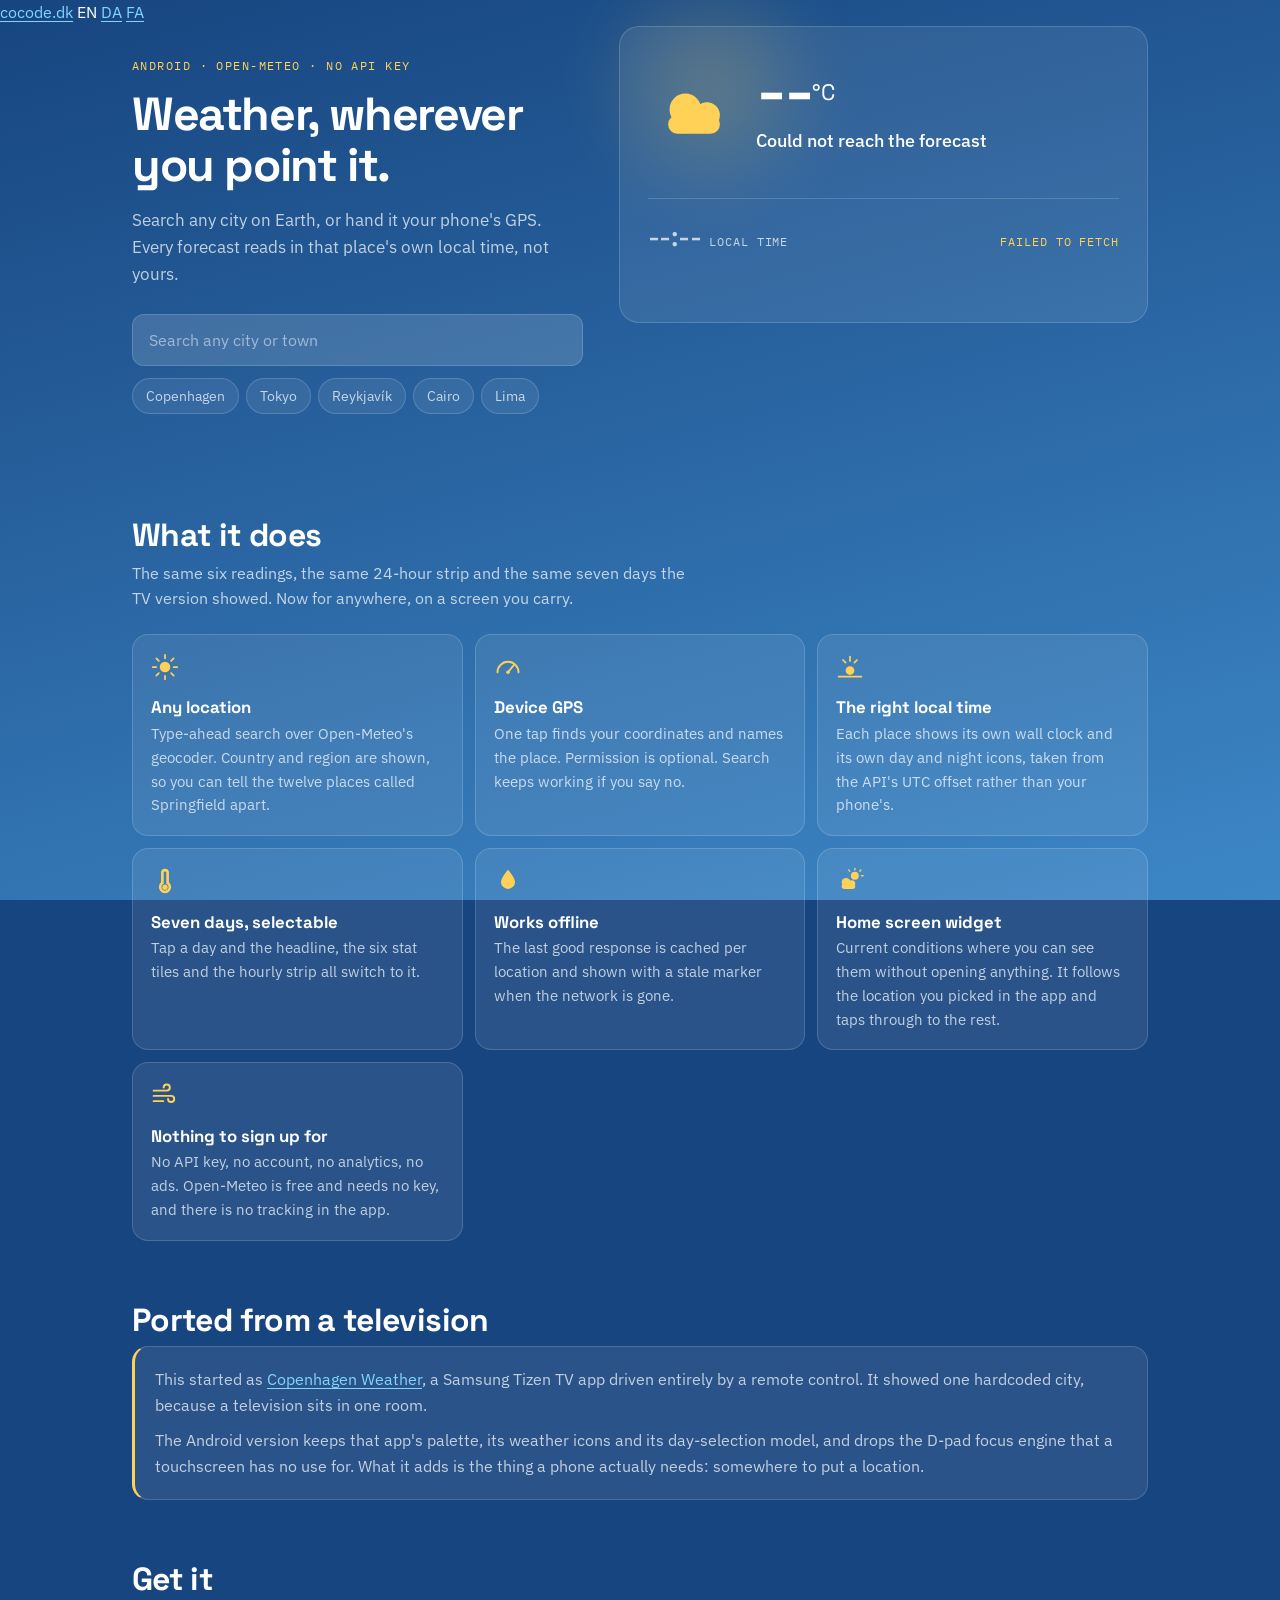
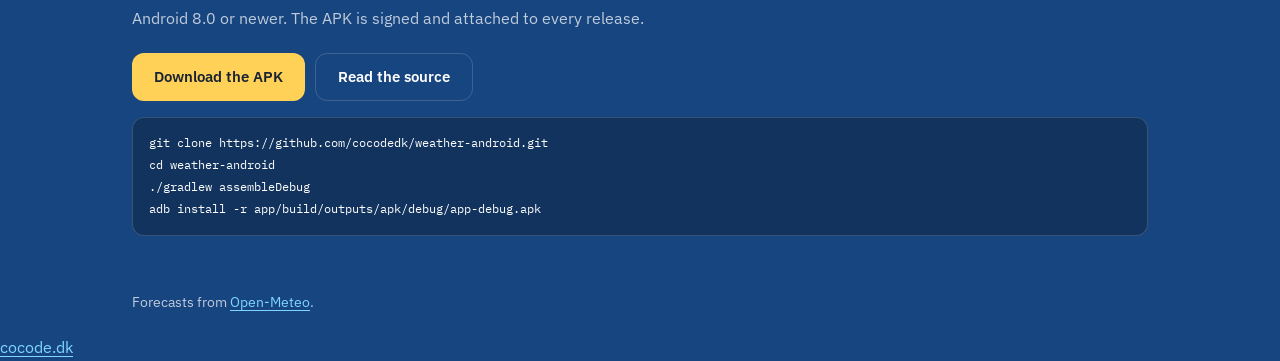
==== website/index.html @ 7c862e1a "feat(site): use the cocode.dk family frame for the header and footer The hand-written nav and footer" ====
<!DOCTYPE html>
<html lang="en">
<head>
<meta charset="utf-8">
<meta name="viewport" content="width=device-width, initial-scale=1">

<!-- SEO keywords:
     primary:   android weather app any location
     secondary: open-meteo android app, gps weather app android, open source weather app
     intent:    transactional (download) with informational support
-->

<title>Weather: an Android forecast app for any location</title>
<meta name="description" content="A free, open-source Android weather app. Search any city on Earth or use your phone's GPS, and read every forecast in that place's own local time. No API key, no account, no tracking.">
<meta name="robots" content="index, follow">
<link rel="canonical" href="https://weather.cocode.dk/">

<link rel="alternate" hreflang="en" href="https://weather.cocode.dk/">
<link rel="alternate" hreflang="da" href="https://weather.cocode.dk/da/">
<link rel="alternate" hreflang="fa" href="https://weather.cocode.dk/fa/">
<link rel="alternate" hreflang="x-default" href="https://weather.cocode.dk/">

<meta property="og:type" content="website">
<meta property="og:site_name" content="Weather for Android">
<meta property="og:title" content="Weather: an Android forecast app for any location">
<meta property="og:description" content="Search any city on Earth or use your phone's GPS. Every forecast reads in that place's own local time. Free, open source, no API key.">
<meta property="og:url" content="https://weather.cocode.dk/">
<meta property="og:image" content="https://weather.cocode.dk/og.png">
<meta property="og:image:width" content="1200">
<meta property="og:image:height" content="630">
<meta property="og:image:alt" content="The Weather app showing 18 degrees and partly cloudy for Copenhagen, beside a seven-day forecast.">
<meta property="og:locale" content="en_US">
<meta property="og:locale:alternate" content="da_DK">
<meta property="og:locale:alternate" content="fa_IR">

<meta name="twitter:card" content="summary_large_image">
<meta name="twitter:title" content="Weather: an Android forecast app for any location">
<meta name="twitter:description" content="Search any city on Earth or use your phone's GPS. Every forecast reads in that place's own local time.">
<meta name="twitter:image" content="https://weather.cocode.dk/og.png">
<meta name="twitter:image:alt" content="The Weather app showing current conditions and a seven-day forecast.">

<link rel="icon" type="image/svg+xml" href="favicon.svg">

<link rel="preconnect" href="https://fonts.googleapis.com">
<link rel="preconnect" href="https://fonts.gstatic.com" crossorigin>
<link href="https://fonts.googleapis.com/css2?family=Space+Grotesk:wght@500;700&family=IBM+Plex+Sans:wght@400;500;600&family=IBM+Plex+Mono:wght@400;500&display=swap" rel="stylesheet">
<link rel="stylesheet" href="styles.css">
<link rel="stylesheet" href="https://brand.cocode.dk/v1.css">
<script type="module" src="https://brand.cocode.dk/v1.js"></script>

<script type="application/ld+json">
{
  "@context": "https://schema.org",
  "@type": "MobileApplication",
  "name": "Weather",
  "description": "A free, open-source Android weather app that shows current conditions, a 24-hour outlook and a 7-day forecast for any location, found by search or by device GPS.",
  "url": "https://weather.cocode.dk/",
  "downloadUrl": "https://github.com/cocodedk/weather-android/releases/latest",
  "applicationCategory": "WeatherApplication",
  "operatingSystem": "Android 8.0+",
  "inLanguage": "en",
  "offers": { "@type": "Offer", "price": "0", "priceCurrency": "USD" },
  "author": {
    "@type": "Person",
    "name": "Babak Bandpey",
    "url": "https://cocode.dk",
    "sameAs": ["https://linkedin.com/in/babakbandpey", "https://github.com/cocodedk"]
  },
  "codeRepository": "https://github.com/cocodedk/weather-android",
  "license": "https://www.apache.org/licenses/LICENSE-2.0"
}
</script>
</head>
<body>

<!-- The cocode.dk family frame. Without JavaScript its children show instead: a way home
     and the language links. -->
<cocode-head project="Weather" accent="#ffd257" on-accent="#17457f" dark>
  <a href="https://cocode.dk">cocode.dk</a>
  <span class="on">EN</span>
  <a href="da/" hreflang="da">DA</a>
  <a href="fa/" hreflang="fa">FA</a>
</cocode-head>

<div class="shell">

<div class="hero-grid">

  <header class="hero">
    <p class="eyebrow">Android · Open-Meteo · no API key</p>
    <h1>Weather, wherever you point it.</h1>
    <p class="lede">
      Search any city on Earth, or hand it your phone's GPS. Every forecast reads
      in that place's own local time, not yours.
    </p>

    <div class="wx-search">
      <label class="visually-hidden" for="wx-search">Search for a city or town</label>
      <input id="wx-search" type="search" autocomplete="off" role="combobox"
             aria-expanded="false" aria-controls="wx-results"
             placeholder="Search any city or town">
      <div id="wx-results" hidden></div>
    </div>

    <ul class="chips">
      <li><button class="chip" data-name="Copenhagen" data-country="Denmark" data-lat="55.6761" data-lon="12.5683">Copenhagen</button></li>
      <li><button class="chip" data-name="Tokyo" data-country="Japan" data-lat="35.6895" data-lon="139.6917">Tokyo</button></li>
      <li><button class="chip" data-name="Reykjavík" data-country="Iceland" data-lat="64.1466" data-lon="-21.9426">Reykjavík</button></li>
      <li><button class="chip" data-name="Cairo" data-country="Egypt" data-lat="30.0444" data-lon="31.2357">Cairo</button></li>
      <li><button class="chip" data-name="Lima" data-country="Peru" data-lat="-12.0464" data-lon="-77.0428">Lima</button></li>
    </ul>
  </header>

  <section class="wx-panel" id="wx-panel" aria-live="polite" aria-label="Live forecast">
    <div class="wx-head">
      <svg id="wx-icon" viewBox="0 0 64 64" aria-hidden="true"><use href="#i-cloudy"/></svg>
      <div class="wx-read">
        <div id="wx-temp">--<span>°C</span></div>
        <div id="wx-cond">Loading the forecast…</div>
        <div id="wx-place">&nbsp;</div>
      </div>
    </div>

    <div class="wx-time">
      <span id="wx-clock">--:--</span>
      <span>local time</span>
      <span class="wx-status" id="wx-status"></span>
    </div>

    <dl id="wx-tiles"></dl>
    <ul class="strip" id="wx-hours"></ul>
    <ul class="days" id="wx-days"></ul>
  </section>

</div>

<main>

<section>
  <h2>What it does</h2>
  <p class="sub">
    The same six readings, the same 24-hour strip and the same seven days the TV
    version showed. Now for anywhere, on a screen you carry.
  </p>
  <ul class="feats">
    <li class="feat">
      <svg viewBox="0 0 64 64" aria-hidden="true"><use href="#i-clear"/></svg>
      <h3>Any location</h3>
      <p>Type-ahead search over Open-Meteo's geocoder. Country and region are shown,
         so you can tell the twelve places called Springfield apart.</p>
    </li>
    <li class="feat">
      <svg viewBox="0 0 64 64" aria-hidden="true"><use href="#i-gauge"/></svg>
      <h3>Device GPS</h3>
      <p>One tap finds your coordinates and names the place. Permission is optional.
         Search keeps working if you say no.</p>
    </li>
    <li class="feat">
      <svg viewBox="0 0 64 64" aria-hidden="true"><use href="#i-sunrise"/></svg>
      <h3>The right local time</h3>
      <p>Each place shows its own wall clock and its own day and night icons, taken
         from the API's UTC offset rather than your phone's.</p>
    </li>
    <li class="feat">
      <svg viewBox="0 0 64 64" aria-hidden="true"><use href="#i-thermo"/></svg>
      <h3>Seven days, selectable</h3>
      <p>Tap a day and the headline, the six stat tiles and the hourly strip all
         switch to it.</p>
    </li>
    <li class="feat">
      <svg viewBox="0 0 64 64" aria-hidden="true"><use href="#i-drop"/></svg>
      <h3>Works offline</h3>
      <p>The last good response is cached per location and shown with a stale
         marker when the network is gone.</p>
    </li>
    <li class="feat">
      <svg viewBox="0 0 64 64" aria-hidden="true"><use href="#i-partly"/></svg>
      <h3>Home screen widget</h3>
      <p>Current conditions where you can see them without opening anything. It
         follows the location you picked in the app and taps through to the rest.</p>
    </li>
    <li class="feat">
      <svg viewBox="0 0 64 64" aria-hidden="true"><use href="#i-wind"/></svg>
      <h3>Nothing to sign up for</h3>
      <p>No API key, no account, no analytics, no ads. Open-Meteo is free and needs
         no key, and there is no tracking in the app.</p>
    </li>
  </ul>
</section>

<section>
  <h2>Ported from a television</h2>
  <div class="origin">
    <p>
      This started as
      <a href="https://github.com/cocodedk/copenhagen-weather-tv">Copenhagen Weather</a>,
      a Samsung Tizen TV app driven entirely by a remote control. It showed one
      hardcoded city, because a television sits in one room.
    </p>
    <p>
      The Android version keeps that app's palette, its weather icons and its
      day-selection model, and drops the D-pad focus engine that a touchscreen has
      no use for. What it adds is the thing a phone actually needs: somewhere to
      put a location.
    </p>
  </div>
</section>

<section>
  <h2>Get it</h2>
  <p class="sub">Android 8.0 or newer. The APK is signed and attached to every release.</p>
  <div class="cta">
    <a class="btn btn-primary" href="https://github.com/cocodedk/weather-android/releases/latest/download/Weather.apk">Download the APK</a>
    <a class="btn btn-ghost" href="https://github.com/cocodedk/weather-android">Read the source</a>
  </div>
  <pre><code>git clone https://github.com/cocodedk/weather-android.git
cd weather-android
./gradlew assembleDebug
adb install -r app/build/outputs/apk/debug/app-debug.apk</code></pre>
</section>

</main>

<footer>
  <p>Forecasts from <a href="https://open-meteo.com" target="_blank" rel="noreferrer">Open-Meteo</a>.</p>
</footer>

</div>

<cocode-foot repo="cocodedk/weather-android" dark>
  <a href="https://cocode.dk">cocode.dk</a>
</cocode-foot>

<script src="js/sprite.js"></script>
<script src="js/wx.js"></script>
<script src="js/live.js"></script>
</body>
</html>
---- website/styles.css ----
/* Weather — landing page styles.
   Mobile-first: base styles target ~360px, complexity is added at min-width
   breakpoints only. The palette is the Android app's own, so the page and the
   product read as one thing.

   The gradient and --glow are data-driven: live.js sets them from the searched
   location's day/night and condition. Everything else stays quiet so that one
   effect carries the page. */

:root {
  --sky-deep: #17457f;
  --sky-bright: #3d87c7;
  --gold: #ffd257;
  --rain: #7fd6ff;
  --ink: #ffffff;
  --ink-dim: rgba(255, 255, 255, 0.72);
  --ink-faint: rgba(255, 255, 255, 0.5);
  --tile: rgba(255, 255, 255, 0.14);
  --tile-2: rgba(255, 255, 255, 0.08);
  --line: rgba(255, 255, 255, 0.16);
  --glow: #ffd257;

  --display: 'Space Grotesk', 'Segoe UI', system-ui, sans-serif;
  --body: 'IBM Plex Sans', system-ui, -apple-system, sans-serif;
  --mono: 'IBM Plex Mono', ui-monospace, 'SF Mono', Menlo, monospace;

  --shell: 1080px;
  --r: 16px;
}

:root.is-night {
  --sky-deep: #060c22;
  --sky-bright: #1b2a5e;
  --ink: #eaf0ff;
  --ink-dim: rgba(234, 240, 255, 0.66);
  --ink-faint: rgba(234, 240, 255, 0.44);
  --tile: rgba(255, 255, 255, 0.07);
  --tile-2: rgba(255, 255, 255, 0.045);
}

*, *::before, *::after { box-sizing: border-box; }

html {
  background: var(--sky-deep);
  /* Slow, because it fires when the visitor changes city — it should read as the
     page catching up with them, not as a decorative fade. */
  transition: background-color 700ms ease;
}

body {
  margin: 0;
  min-height: 100vh;
  background-image: linear-gradient(165deg, var(--sky-deep) 0%, var(--sky-bright) 100%);
  background-attachment: fixed;
  color: var(--ink);
  font-family: var(--body);
  font-size: 16px;
  line-height: 1.6;
  -webkit-font-smoothing: antialiased;
}

@media (prefers-reduced-motion: reduce) {
  *, *::before, *::after {
    transition-duration: 0.01ms !important;
    animation-duration: 0.01ms !important;
  }
}

a { color: var(--rain); text-decoration-thickness: 1px; text-underline-offset: 3px; }
a:hover { color: var(--ink); }

:focus-visible {
  outline: 2px solid var(--gold);
  outline-offset: 3px;
  border-radius: 4px;
}

h1, h2, h3 { font-family: var(--display); font-weight: 700; line-height: 1.1; margin: 0; }

.shell { width: 100%; max-width: var(--shell); margin: 0 auto; padding: 0 20px; }
/* The cocode.dk frame (brand.cocode.dk) lines up with this column; keep the gutters in step. */
cocode-head, cocode-foot { --cocode-max: var(--shell); --cocode-gutter: 20px; }

.visually-hidden {
  position: absolute; width: 1px; height: 1px; margin: -1px;
  padding: 0; overflow: hidden; clip: rect(0 0 0 0); white-space: nowrap; border: 0;
}

/* ---------- hero ---------- */

.hero { padding: 20px 0 8px; }
.eyebrow {
  font-family: var(--mono); font-size: 12px; letter-spacing: 0.12em;
  text-transform: uppercase; color: var(--gold); margin: 0 0 14px;
}
.hero h1 {
  font-size: clamp(2.1rem, 8.5vw, 3.4rem);
  letter-spacing: -0.03em;
  text-wrap: balance;
}
.hero .lede {
  margin: 16px 0 0; max-width: 46ch; color: var(--ink-dim); font-size: 1.05rem;
}

/* ---------- the live panel: the signature element ---------- */

.wx-search { position: relative; margin: 26px 0 12px; max-width: 460px; }
.wx-search input {
  width: 100%; min-height: 52px; padding: 0 16px;
  background: var(--tile); border: 1px solid var(--line); border-radius: 12px;
  color: var(--ink); font-family: var(--body); font-size: 16px;
}
.wx-search input::placeholder { color: var(--ink-faint); }
.wx-search input:focus { border-color: var(--gold); outline: none; background: var(--tile-2); }

#wx-results {
  position: absolute; z-index: 20; top: calc(100% + 6px); left: 0; right: 0;
  background: #10305c; border: 1px solid var(--line); border-radius: 12px;
  overflow: hidden; box-shadow: 0 18px 40px rgba(0, 0, 0, 0.4);
}
:root.is-night #wx-results { background: #101a3c; }
#wx-results ul { list-style: none; margin: 0; padding: 4px; }
#wx-results button {
  display: flex; flex-direction: column; align-items: flex-start; gap: 1px;
  width: 100%; min-height: 46px; padding: 8px 12px;
  background: none; border: 0; border-radius: 8px; cursor: pointer;
  color: var(--ink); font-family: var(--body); font-size: 15px; text-align: start;
}
#wx-results button:hover, #wx-results button:focus-visible { background: var(--tile); }
#wx-results button span { font-size: 12.5px; color: var(--ink-dim); }
.wx-hint { margin: 0; padding: 14px; font-size: 14px; color: var(--ink-dim); }

.chips { display: flex; flex-wrap: wrap; gap: 7px; margin: 0 0 30px; padding: 0; list-style: none; }
.chip {
  min-height: 36px; padding: 7px 13px; cursor: pointer;
  background: var(--tile-2); border: 1px solid var(--line); border-radius: 999px;
  color: var(--ink-dim); font-family: var(--body); font-size: 13.5px;
}
.chip:hover { background: var(--tile); color: var(--ink); border-color: var(--gold); }

.wx-panel {
  position: relative;
  padding: 26px 20px 22px;
  background: var(--tile-2);
  border: 1px solid var(--line);
  border-radius: 20px;
  transition: opacity 200ms ease;
}
.wx-panel.is-loading { opacity: 0.55; }
/* The condition, as light. */
.wx-panel::before {
  content: ''; position: absolute; z-index: 0;
  top: -70px; inset-inline-start: -40px; width: 260px; height: 260px;
  background: radial-gradient(circle, var(--glow) 0%, transparent 68%);
  opacity: 0.24; filter: blur(26px); pointer-events: none;
  transition: background 700ms ease;
}
.wx-panel > * { position: relative; z-index: 1; }

.wx-head { display: flex; align-items: center; gap: 16px; }
#wx-icon { width: 78px; height: 78px; color: var(--gold); flex: none; }
.wx-read { min-width: 0; }
#wx-temp {
  font-family: var(--display); font-weight: 500; font-size: 3.6rem;
  line-height: 0.95; letter-spacing: -0.04em;
}
#wx-temp span { font-size: 1.4rem; font-weight: 400; letter-spacing: 0; vertical-align: 0.9rem; }
#wx-cond { font-size: 1.1rem; font-weight: 500; margin-top: 4px; }
#wx-place { font-size: 0.86rem; color: var(--ink-dim); margin-top: 2px; }

.wx-time {
  display: flex; align-items: baseline; gap: 8px;
  margin-top: 18px; padding-top: 16px; border-top: 1px solid var(--line);
}
#wx-clock { font-family: var(--display); font-size: 1.7rem; font-weight: 500; letter-spacing: -0.02em; }
.wx-time span { font-family: var(--mono); font-size: 11.5px; letter-spacing: 0.08em;
                text-transform: uppercase; color: var(--ink-dim); }
.wx-status { margin-inline-start: auto; font-family: var(--mono); font-size: 12px; color: var(--ink-faint); }
.wx-status.is-stale, .wx-status.is-error { color: var(--gold); }

#wx-tiles { display: grid; grid-template-columns: repeat(2, 1fr); gap: 8px; margin: 16px 0 0; }
.tile { padding: 10px 12px; background: var(--tile); border-radius: 12px; }
.tile dt { font-family: var(--mono); font-size: 10.5px; letter-spacing: 0.07em;
           text-transform: uppercase; color: var(--ink-dim); }
.tile dd { margin: 2px 0 0; font-family: var(--display); font-size: 1.15rem; font-weight: 500; }

.strip { margin: 10px 0 0; padding: 0 0 4px; list-style: none;
         display: flex; gap: 7px; overflow-x: auto; scrollbar-width: thin; }
.hour {
  flex: none; width: 60px; padding: 10px 0;
  display: flex; flex-direction: column; align-items: center; gap: 5px;
  background: var(--tile-2); border-radius: 12px; text-align: center;
}
.hour-t { font-family: var(--mono); font-size: 11px; color: var(--ink-dim); }
.hour-i { width: 26px; height: 26px; color: var(--ink); }
.hour-d { font-family: var(--display); font-size: 1rem; font-weight: 500; }
.hour-p { font-size: 11px; color: var(--rain); }
.hour-p.is-dry { color: var(--ink-faint); }

.days { margin: 8px 0 0; padding: 0; list-style: none; }
.day {
  display: flex; align-items: center; gap: 12px;
  padding: 11px 4px; border-bottom: 1px solid var(--line);
}
.day:last-child { border-bottom: 0; }
.day-n { flex: 1; min-width: 0; font-weight: 500; display: flex; flex-direction: column; }
.day-sub { font-family: var(--mono); font-size: 11px; color: var(--ink-dim); font-weight: 400; }
.day-i { width: 26px; height: 26px; flex: none; color: var(--ink); }
.day-p { width: 46px; font-size: 13px; color: var(--rain); text-align: end; }
/* flex + gap rather than a margin: an inline margin collapses too tight against
   Persian numerals in RTL, where the high and low ran together. */
.day-t {
  width: 84px; flex: none; font-family: var(--display); font-size: 1rem;
  display: flex; justify-content: flex-end; gap: 9px;
}
.day-t b { font-weight: 600; }
.day-t span { color: var(--ink-dim); font-weight: 400; }

/* ---------- content sections ---------- */

section { padding: 46px 0 0; }
section > h2 {
  font-size: clamp(1.5rem, 5.5vw, 2rem); letter-spacing: -0.02em; margin-bottom: 8px;
}
section > .sub { color: var(--ink-dim); margin: 0 0 22px; max-width: 56ch; }

.feats { display: grid; gap: 12px; margin: 0; padding: 0; list-style: none; }
.feat { padding: 18px; background: var(--tile-2); border: 1px solid var(--line); border-radius: var(--r); }
.feat svg { width: 28px; height: 28px; color: var(--gold); }
.feat h3 { font-size: 1.05rem; margin: 10px 0 5px; }
.feat p { margin: 0; font-size: 0.93rem; color: var(--ink-dim); }

.origin {
  padding: 20px; background: var(--tile-2);
  border: 1px solid var(--line); border-inline-start: 3px solid var(--gold);
  border-radius: var(--r);
}
.origin p { margin: 0 0 10px; color: var(--ink-dim); }
.origin p:last-child { margin: 0; }

.cta { display: flex; flex-wrap: wrap; gap: 10px; margin: 20px 0 0; }
.btn {
  display: inline-flex; align-items: center; justify-content: center;
  min-height: 48px; padding: 0 22px; border-radius: 12px;
  font-family: var(--body); font-size: 15px; font-weight: 600; text-decoration: none;
}
.btn-primary { background: var(--gold); color: #1a2333; }
.btn-primary:hover { background: #ffdf85; color: #1a2333; }
.btn-ghost { border: 1px solid var(--line); color: var(--ink); }
.btn-ghost:hover { background: var(--tile-2); color: var(--ink); }

pre {
  margin: 16px 0 0; padding: 14px 16px; overflow-x: auto;
  background: rgba(0, 0, 0, 0.26); border: 1px solid var(--line); border-radius: 12px;
  font-family: var(--mono); font-size: 13px; line-height: 1.7;
}
code { font-family: var(--mono); font-size: 0.92em; }

/* Only the data credit; the frame's foot below carries the rule, the author and the source. */
footer {
  margin-top: 56px; padding: 0 0 22px;
  font-size: 13.5px; color: var(--ink-dim);
}
footer p { margin: 0; }

/* ---------- breakpoints ---------- */

@media (min-width: 640px) {
  .shell { padding: 0 32px; }
  cocode-head, cocode-foot { --cocode-gutter: 32px; }
  .hero { padding: 34px 0 10px; }
  #wx-tiles { grid-template-columns: repeat(4, 1fr); }
  #wx-icon { width: 92px; height: 92px; }
  #wx-temp { font-size: 4.4rem; }
  .wx-panel { padding: 30px 28px 26px; }
  .feats { grid-template-columns: repeat(2, 1fr); }
  section { padding: 62px 0 0; }
}

@media (min-width: 1024px) {
  .hero { padding: 44px 0 12px; }
  .feats { grid-template-columns: repeat(3, 1fr); }
  /* Headline and the live panel sit side by side only when both get real room.
     The headline column is the narrower of the two, so its type steps down here
     rather than up — at 3.6rem it broke "Weather, wherever you point it." across
     four lines. */
  .hero-grid { display: grid; grid-template-columns: 0.92fr 1.08fr; gap: 36px; align-items: start; }
  /* Grid items default to min-width:auto, so the 12-column hourly strip pushed
     its own track past the viewport and `overflow-x: auto` never got to scroll.
     min-width:0 lets the track shrink and hands the overflow back to the strip. */
  .hero-grid > * { min-width: 0; }
  .hero-grid .hero { padding-top: 30px; }
  .hero-grid .hero h1 { font-size: 2.9rem; }
  .hero-grid .eyebrow { white-space: nowrap; }
}

/* ---------- Persian / RTL ---------- */

[dir="rtl"] {
  --display: 'Vazirmatn', system-ui, sans-serif;
  --body: 'Vazirmatn', system-ui, sans-serif;
  --mono: 'Vazirmatn', ui-monospace, monospace;
}
[dir="rtl"] body { line-height: 1.85; }
[dir="rtl"] h1, [dir="rtl"] h2, [dir="rtl"] h3 { line-height: 1.45; letter-spacing: 0; }
[dir="rtl"] .hero h1 { letter-spacing: 0; }
[dir="rtl"] #wx-temp, [dir="rtl"] #wx-clock { letter-spacing: 0; }
/* Latin-only strings (commands, URLs) must stay LTR inside an RTL page. */
[dir="rtl"] pre, [dir="rtl"] code { direction: ltr; text-align: left; }
[dir="rtl"] .eyebrow, [dir="rtl"] .tile dt, [dir="rtl"] .wx-time span { letter-spacing: 0; }
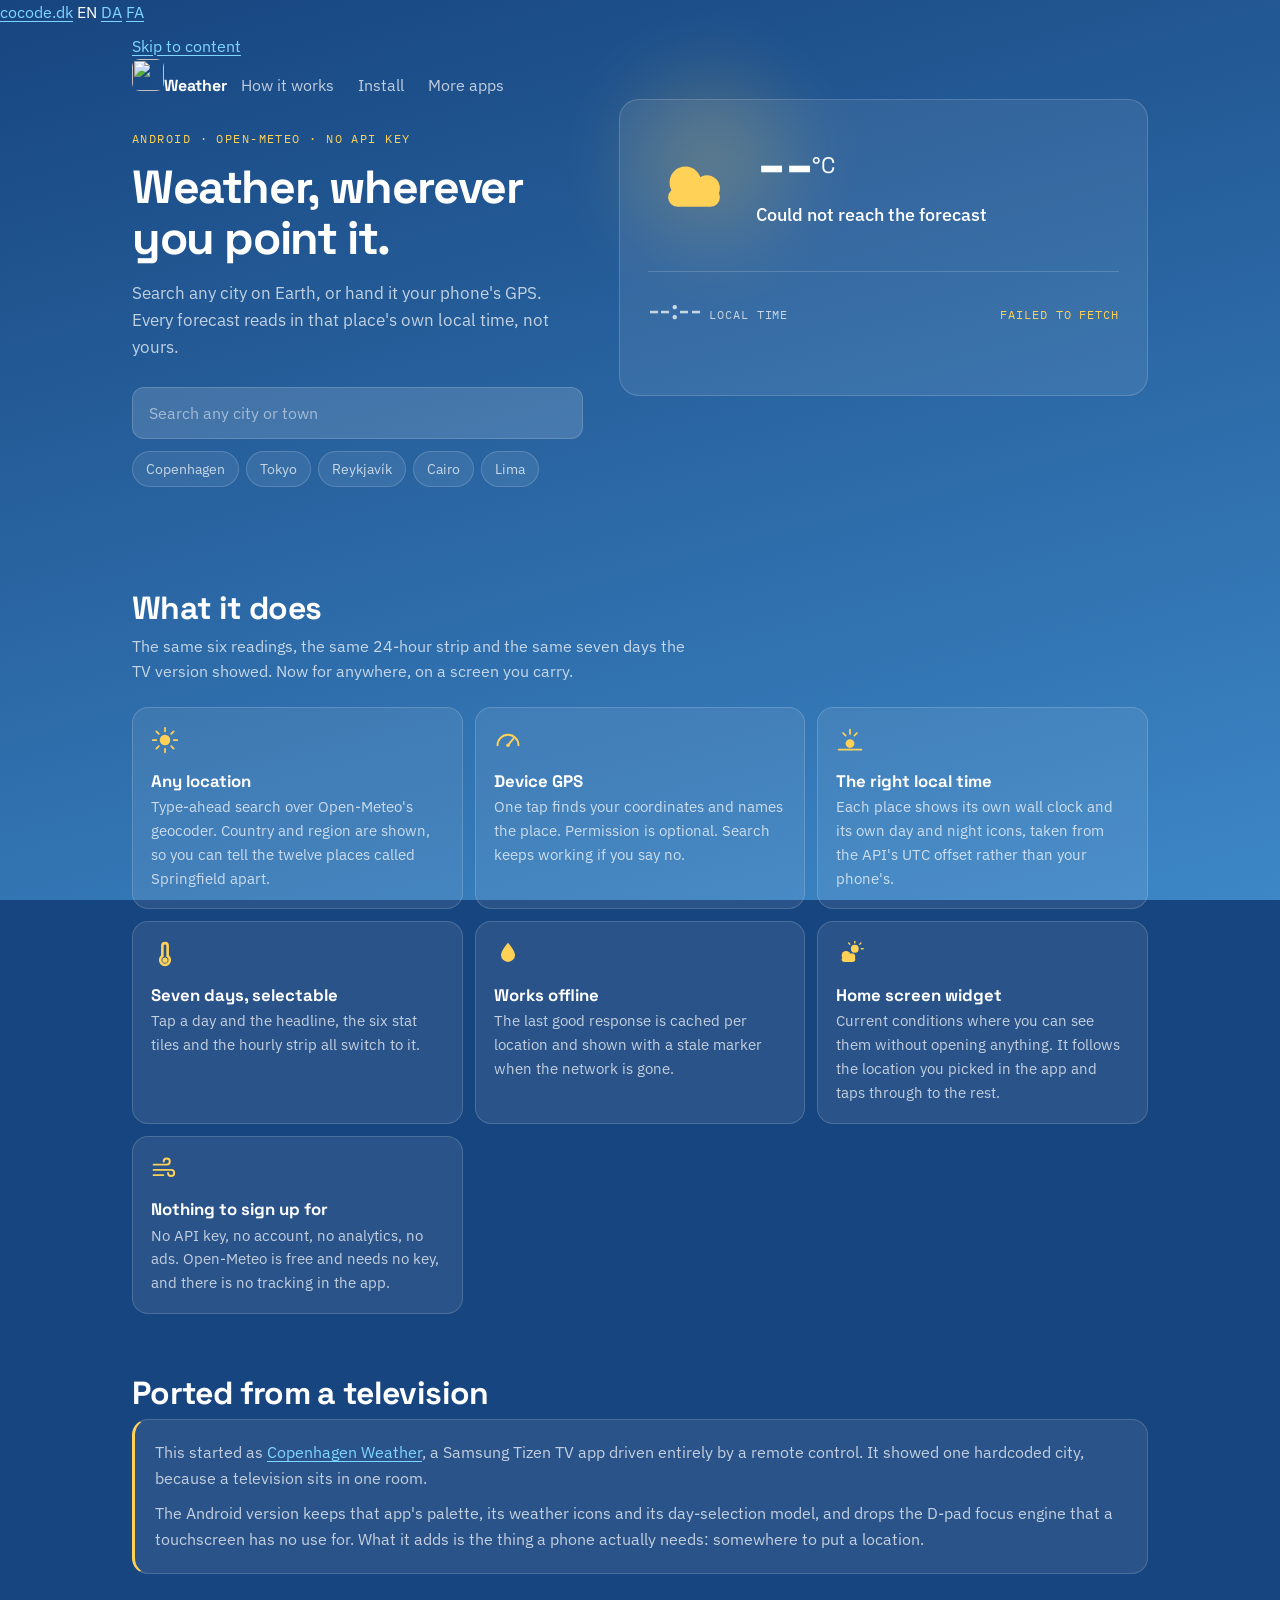
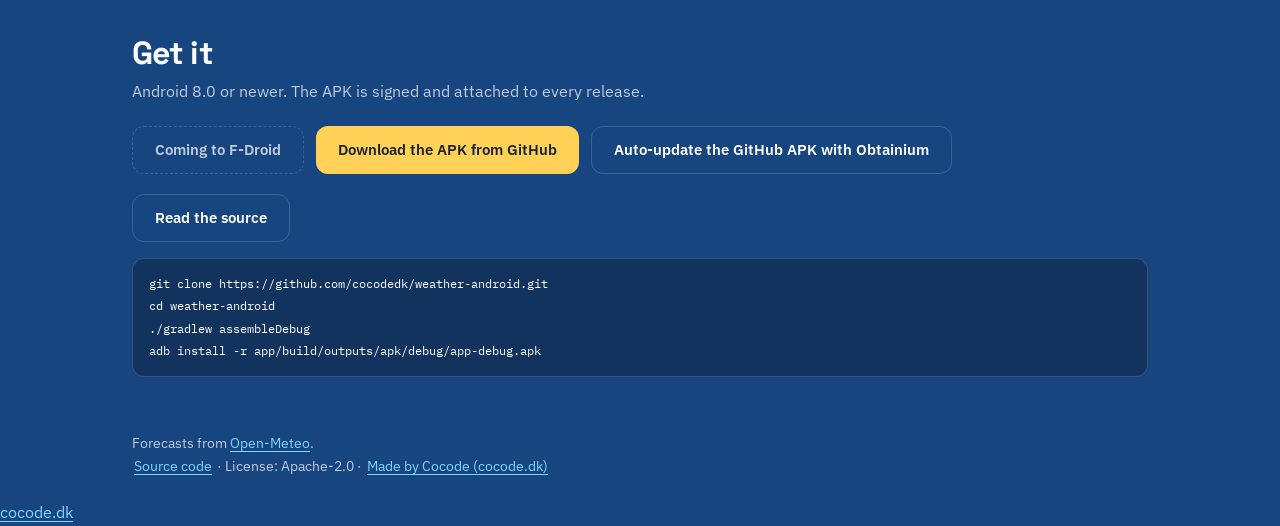
==== commit 38113f48: "chore: the cocode-apps publishing standard on the site, README and store listing Site (English and D" ====
--- a/website/index.html
+++ b/website/index.html
@@ -84,6 +84,21 @@
 
 <div class="shell">
 
+<header class="site-nav">
+<!-- cocode-apps:nav:start -->
+<link rel="stylesheet" href="/css/cocode-nav.css">
+<a class="skip" href="#main">Skip to content</a>
+<nav class="cocode-nav" aria-label="Weather">
+  <a class="brand" href="/" data-nav="home" aria-current="page"><img src="/img/icon.png" alt="" width="32" height="32">Weather</a>
+  <a href="/#how" data-nav="how">How it works</a>
+  <a href="/#install" data-nav="install">Install</a>
+  <a href="https://cocode.dk/" data-nav="more">More apps</a>
+</nav>
+<!-- cocode-apps:nav:end -->
+</header>
+
+<main id="main" tabindex="-1">
+
 <div class="hero-grid">
 
   <header class="hero">
@@ -134,9 +149,7 @@
 
 </div>
 
-<main>
-
-<section>
+<section id="how">
   <h2>What it does</h2>
   <p class="sub">
     The same six readings, the same 24-hour strip and the same seven days the TV
@@ -206,11 +219,17 @@
   </div>
 </section>
 
-<section>
+<section id="install">
   <h2>Get it</h2>
   <p class="sub">Android 8.0 or newer. The APK is signed and attached to every release.</p>
+  <!-- cocode-apps:install:start -->
+<ul class="install" role="list">
+  <li><p class="fdroid-soon">Coming to F-Droid</p></li>
+  <li><a href="https://github.com/cocodedk/weather-android/releases/latest/download/Weather.apk">Download the APK from GitHub</a></li>
+  <li><a href="https://apps.obtainium.imranr.dev/redirect?r=obtainium://add/https://github.com/cocodedk/weather-android">Auto-update the GitHub APK with Obtainium</a></li>
+</ul>
+<!-- cocode-apps:install:end -->
   <div class="cta">
-    <a class="btn btn-primary" href="https://github.com/cocodedk/weather-android/releases/latest/download/Weather.apk">Download the APK</a>
     <a class="btn btn-ghost" href="https://github.com/cocodedk/weather-android">Read the source</a>
   </div>
   <pre><code>git clone https://github.com/cocodedk/weather-android.git
@@ -221,9 +240,16 @@
 
 </main>
 
-<footer>
+<div class="site-foot">
   <p>Forecasts from <a href="https://open-meteo.com" target="_blank" rel="noreferrer">Open-Meteo</a>.</p>
+  <!-- cocode-apps:footer:start -->
+<footer class="cocode-footer">
+  <a href="https://github.com/cocodedk/weather-android">Source code</a> ·
+  License: Apache-2.0 ·
+  <a href="https://cocode.dk/">Made by Cocode (cocode.dk)</a>
 </footer>
+<!-- cocode-apps:footer:end -->
+</div>
 
 </div>
 
@@ -233,6 +259,7 @@
 
 <script src="js/sprite.js"></script>
 <script src="js/wx.js"></script>
+<script src="js/sky.js"></script>
 <script src="js/live.js"></script>
 </body>
 </html>
--- a/website/styles.css
+++ b/website/styles.css
@@ -80,6 +80,10 @@
 .shell { width: 100%; max-width: var(--shell); margin: 0 auto; padding: 0 20px; }
 /* The cocode.dk frame (brand.cocode.dk) lines up with this column; keep the gutters in step. */
 cocode-head, cocode-foot { --cocode-max: var(--shell); --cocode-gutter: 20px; }
+/* The weather itself, drawn by sky.js. It sits over the body's gradient and under
+   everything else, which is why the page's three top-level blocks are positioned. */
+.wx-sky { position: fixed; inset: 0; width: 100%; height: 100%; z-index: 0; pointer-events: none; }
+.shell, cocode-head, cocode-foot { position: relative; z-index: 1; }
 
 .visually-hidden {
   position: absolute; width: 1px; height: 1px; margin: -1px;
@@ -256,12 +260,41 @@
 }
 code { font-family: var(--mono); font-size: 0.92em; }
 
-/* Only the data credit; the frame's foot below carries the rule, the author and the source. */
-footer {
+/* The data credit, then the shared footer; the frame's foot below carries the rule, the author and the source. */
+footer:not(.cocode-footer), .site-foot {
   margin-top: 56px; padding: 0 0 22px;
   font-size: 13.5px; color: var(--ink-dim);
 }
-footer p { margin: 0; }
+footer p, .site-foot p { margin: 0; }
+
+/* ---------- the shared cocode-apps blocks, in this page's own look ---------- */
+
+main:focus { outline: 0; }
+.site-nav { padding-top: 8px; }
+.skip:focus { background: var(--gold); color: #1a2333; border-radius: 0 0 8px 0; }
+.cocode-nav { gap: 2px 6px; }
+.cocode-nav a { padding: 0 10px; border-radius: 8px; color: var(--ink-dim); text-decoration: none; }
+.cocode-nav a:hover { color: var(--ink); background: var(--tile-2); }
+.cocode-nav a[aria-current="page"]:not(.brand) { color: var(--gold); }
+.cocode-nav .brand { padding: 0; color: var(--ink); font-family: var(--display); font-weight: 700; }
+.cocode-nav .brand:hover { background: none; }
+.cocode-nav .brand img { border-radius: 8px; }
+.cocode-footer { margin-top: 2px; }
+.cocode-footer a { padding: 0 2px; }
+
+/* The install block: the F-Droid slot, the APK as the main button, then Obtainium. */
+.install { list-style: none; margin: 20px 0 0; padding: 0; display: flex; flex-wrap: wrap; align-items: center;
+  gap: 10px 12px; }
+.install a, .install .fdroid-soon {
+  display: inline-flex; align-items: center; justify-content: center; min-height: 48px; margin: 0;
+  padding: 8px 22px; border-radius: 12px; font-size: 15px; font-weight: 600; text-decoration: none; text-align: center;
+}
+.install .fdroid-soon { border: 1px dashed var(--line); color: var(--ink-dim); }
+.install .fdroid { padding: 0; }
+.install li:nth-child(2) a { background: var(--gold); color: #1a2333; }
+.install li:nth-child(2) a:hover { background: #ffdf85; }
+.install li:nth-child(3) a { border: 1px solid var(--line); color: var(--ink); }
+.install li:nth-child(3) a:hover { background: var(--tile-2); }
 
 /* ---------- breakpoints ---------- */
 
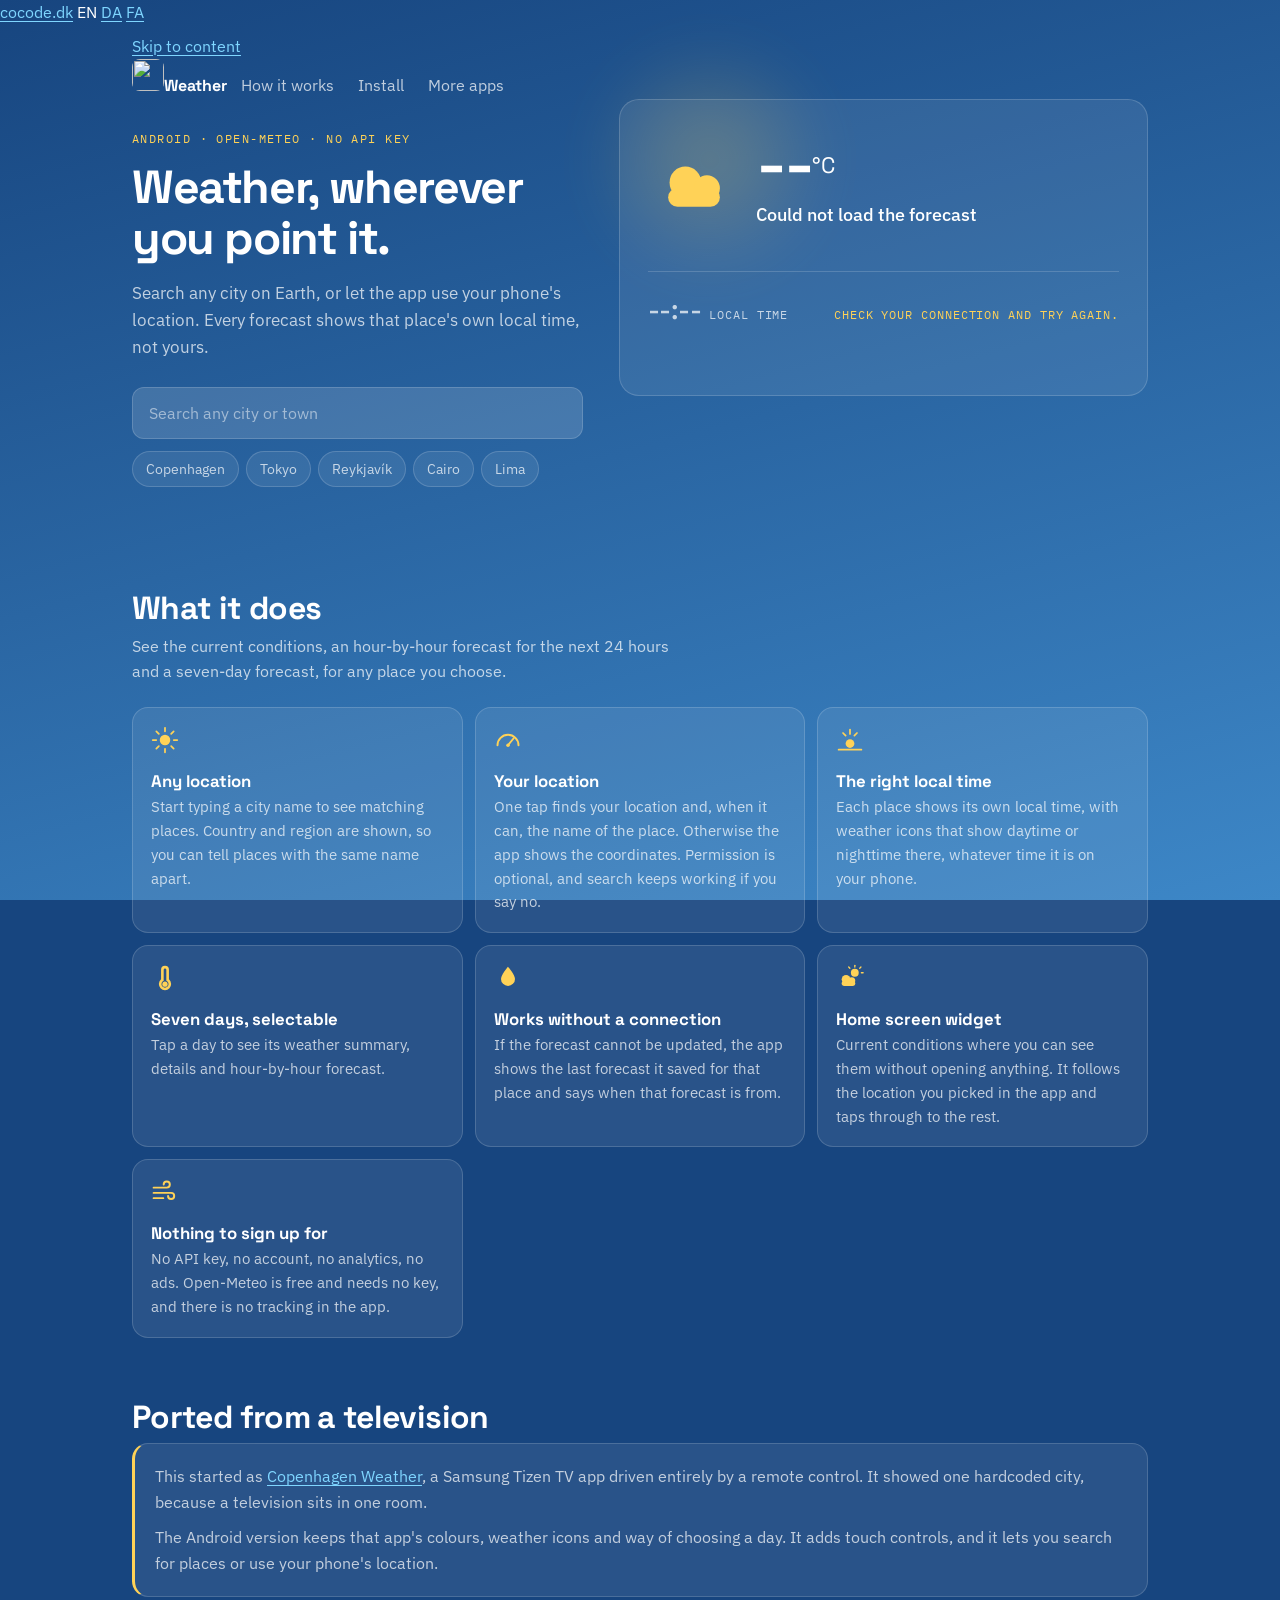
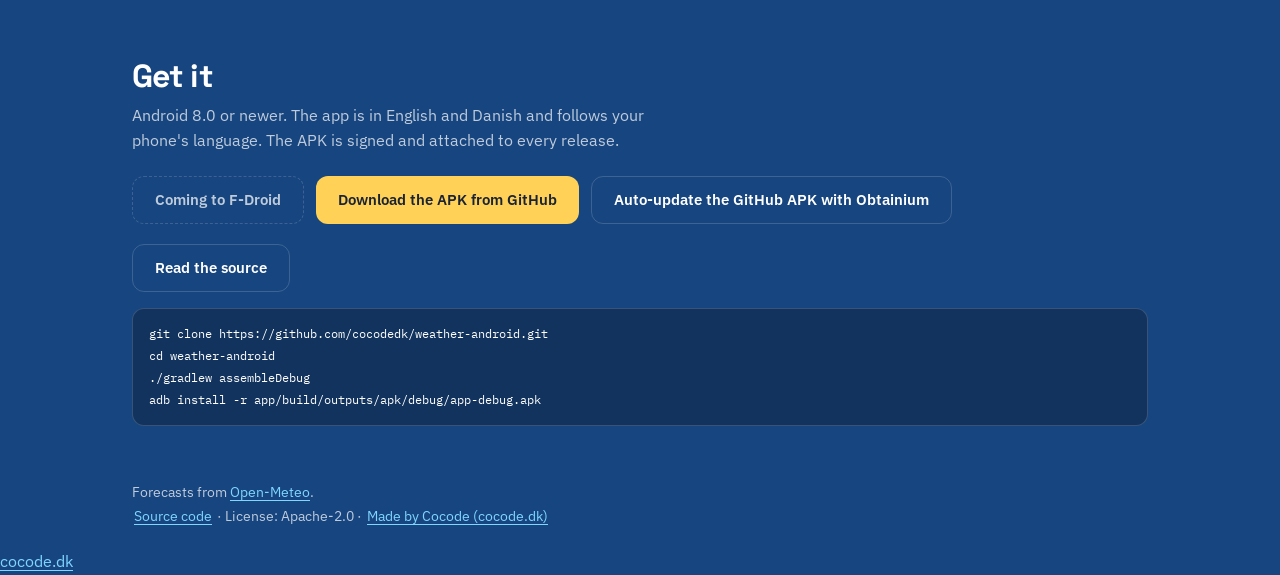
==== commit 64bf8a63: "feat: Danish, and every language brought up to date, with the text-audit fixes Danish for every stri" ====
--- a/website/index.html
+++ b/website/index.html
@@ -11,7 +11,7 @@
 -->
 
 <title>Weather: an Android forecast app for any location</title>
-<meta name="description" content="A free, open-source Android weather app. Search any city on Earth or use your phone's GPS, and read every forecast in that place's own local time. No API key, no account, no tracking.">
+<meta name="description" content="A free, open-source Android weather app. Search any city on Earth or use your phone's location, and read every forecast in that place's own local time. No API key, no account, no tracking.">
 <meta name="robots" content="index, follow">
 <link rel="canonical" href="https://weather.cocode.dk/">
 
@@ -23,21 +23,21 @@
 <meta property="og:type" content="website">
 <meta property="og:site_name" content="Weather for Android">
 <meta property="og:title" content="Weather: an Android forecast app for any location">
-<meta property="og:description" content="Search any city on Earth or use your phone's GPS. Every forecast reads in that place's own local time. Free, open source, no API key.">
+<meta property="og:description" content="Search any city on Earth or use your phone's location. Every forecast shows that place's own local time. Free, open source, no API key.">
 <meta property="og:url" content="https://weather.cocode.dk/">
 <meta property="og:image" content="https://weather.cocode.dk/og.png">
 <meta property="og:image:width" content="1200">
 <meta property="og:image:height" content="630">
-<meta property="og:image:alt" content="The Weather app showing 18 degrees and partly cloudy for Copenhagen, beside a seven-day forecast.">
+<meta property="og:image:alt" content="Weather illustration showing temperatures and local times for Copenhagen, Tokyo and Lima.">
 <meta property="og:locale" content="en_US">
 <meta property="og:locale:alternate" content="da_DK">
 <meta property="og:locale:alternate" content="fa_IR">
 
 <meta name="twitter:card" content="summary_large_image">
 <meta name="twitter:title" content="Weather: an Android forecast app for any location">
-<meta name="twitter:description" content="Search any city on Earth or use your phone's GPS. Every forecast reads in that place's own local time.">
+<meta name="twitter:description" content="Search any city on Earth or use your phone's location. Every forecast shows that place's own local time.">
 <meta name="twitter:image" content="https://weather.cocode.dk/og.png">
-<meta name="twitter:image:alt" content="The Weather app showing current conditions and a seven-day forecast.">
+<meta name="twitter:image:alt" content="Weather illustration showing temperatures and local times for Copenhagen, Tokyo and Lima.">
 
 <link rel="icon" type="image/svg+xml" href="favicon.svg">
 
@@ -53,12 +53,12 @@
   "@context": "https://schema.org",
   "@type": "MobileApplication",
   "name": "Weather",
-  "description": "A free, open-source Android weather app that shows current conditions, a 24-hour outlook and a 7-day forecast for any location, found by search or by device GPS.",
+  "description": "A free, open-source Android weather app that shows current conditions, the next 24 hours and a 7-day forecast for any location, found by search or by device location.",
   "url": "https://weather.cocode.dk/",
   "downloadUrl": "https://github.com/cocodedk/weather-android/releases/latest",
   "applicationCategory": "WeatherApplication",
   "operatingSystem": "Android 8.0+",
-  "inLanguage": "en",
+  "inLanguage": ["en", "da"],
   "offers": { "@type": "Offer", "price": "0", "priceCurrency": "USD" },
   "author": {
     "@type": "Person",
@@ -105,8 +105,8 @@
     <p class="eyebrow">Android · Open-Meteo · no API key</p>
     <h1>Weather, wherever you point it.</h1>
     <p class="lede">
-      Search any city on Earth, or hand it your phone's GPS. Every forecast reads
-      in that place's own local time, not yours.
+      Search any city on Earth, or let the app use your phone's location. Every
+      forecast shows that place's own local time, not yours.
     </p>
 
     <div class="wx-search">
@@ -152,39 +152,39 @@
 <section id="how">
   <h2>What it does</h2>
   <p class="sub">
-    The same six readings, the same 24-hour strip and the same seven days the TV
-    version showed. Now for anywhere, on a screen you carry.
+    See the current conditions, an hour-by-hour forecast for the next 24 hours and
+    a seven-day forecast, for any place you choose.
   </p>
   <ul class="feats">
     <li class="feat">
       <svg viewBox="0 0 64 64" aria-hidden="true"><use href="#i-clear"/></svg>
       <h3>Any location</h3>
-      <p>Type-ahead search over Open-Meteo's geocoder. Country and region are shown,
-         so you can tell the twelve places called Springfield apart.</p>
+      <p>Start typing a city name to see matching places. Country and region are
+         shown, so you can tell places with the same name apart.</p>
     </li>
     <li class="feat">
       <svg viewBox="0 0 64 64" aria-hidden="true"><use href="#i-gauge"/></svg>
-      <h3>Device GPS</h3>
-      <p>One tap finds your coordinates and names the place. Permission is optional.
-         Search keeps working if you say no.</p>
+      <h3>Your location</h3>
+      <p>One tap finds your location and, when it can, the name of the place.
+         Otherwise the app shows the coordinates. Permission is optional, and
+         search keeps working if you say no.</p>
     </li>
     <li class="feat">
       <svg viewBox="0 0 64 64" aria-hidden="true"><use href="#i-sunrise"/></svg>
       <h3>The right local time</h3>
-      <p>Each place shows its own wall clock and its own day and night icons, taken
-         from the API's UTC offset rather than your phone's.</p>
+      <p>Each place shows its own local time, with weather icons that show daytime
+         or nighttime there, whatever time it is on your phone.</p>
     </li>
     <li class="feat">
       <svg viewBox="0 0 64 64" aria-hidden="true"><use href="#i-thermo"/></svg>
       <h3>Seven days, selectable</h3>
-      <p>Tap a day and the headline, the six stat tiles and the hourly strip all
-         switch to it.</p>
+      <p>Tap a day to see its weather summary, details and hour-by-hour forecast.</p>
     </li>
     <li class="feat">
       <svg viewBox="0 0 64 64" aria-hidden="true"><use href="#i-drop"/></svg>
-      <h3>Works offline</h3>
-      <p>The last good response is cached per location and shown with a stale
-         marker when the network is gone.</p>
+      <h3>Works without a connection</h3>
+      <p>If the forecast cannot be updated, the app shows the last forecast it saved
+         for that place and says when that forecast is from.</p>
     </li>
     <li class="feat">
       <svg viewBox="0 0 64 64" aria-hidden="true"><use href="#i-partly"/></svg>
@@ -211,17 +211,16 @@
       hardcoded city, because a television sits in one room.
     </p>
     <p>
-      The Android version keeps that app's palette, its weather icons and its
-      day-selection model, and drops the D-pad focus engine that a touchscreen has
-      no use for. What it adds is the thing a phone actually needs: somewhere to
-      put a location.
+      The Android version keeps that app's colours, weather icons and way of choosing
+      a day. It adds touch controls, and it lets you search for places or use your
+      phone's location.
     </p>
   </div>
 </section>
 
 <section id="install">
   <h2>Get it</h2>
-  <p class="sub">Android 8.0 or newer. The APK is signed and attached to every release.</p>
+  <p class="sub">Android 8.0 or newer. The app is in English and Danish and follows your phone's language. The APK is signed and attached to every release.</p>
   <!-- cocode-apps:install:start -->
 <ul class="install" role="list">
   <li><p class="fdroid-soon">Coming to F-Droid</p></li>
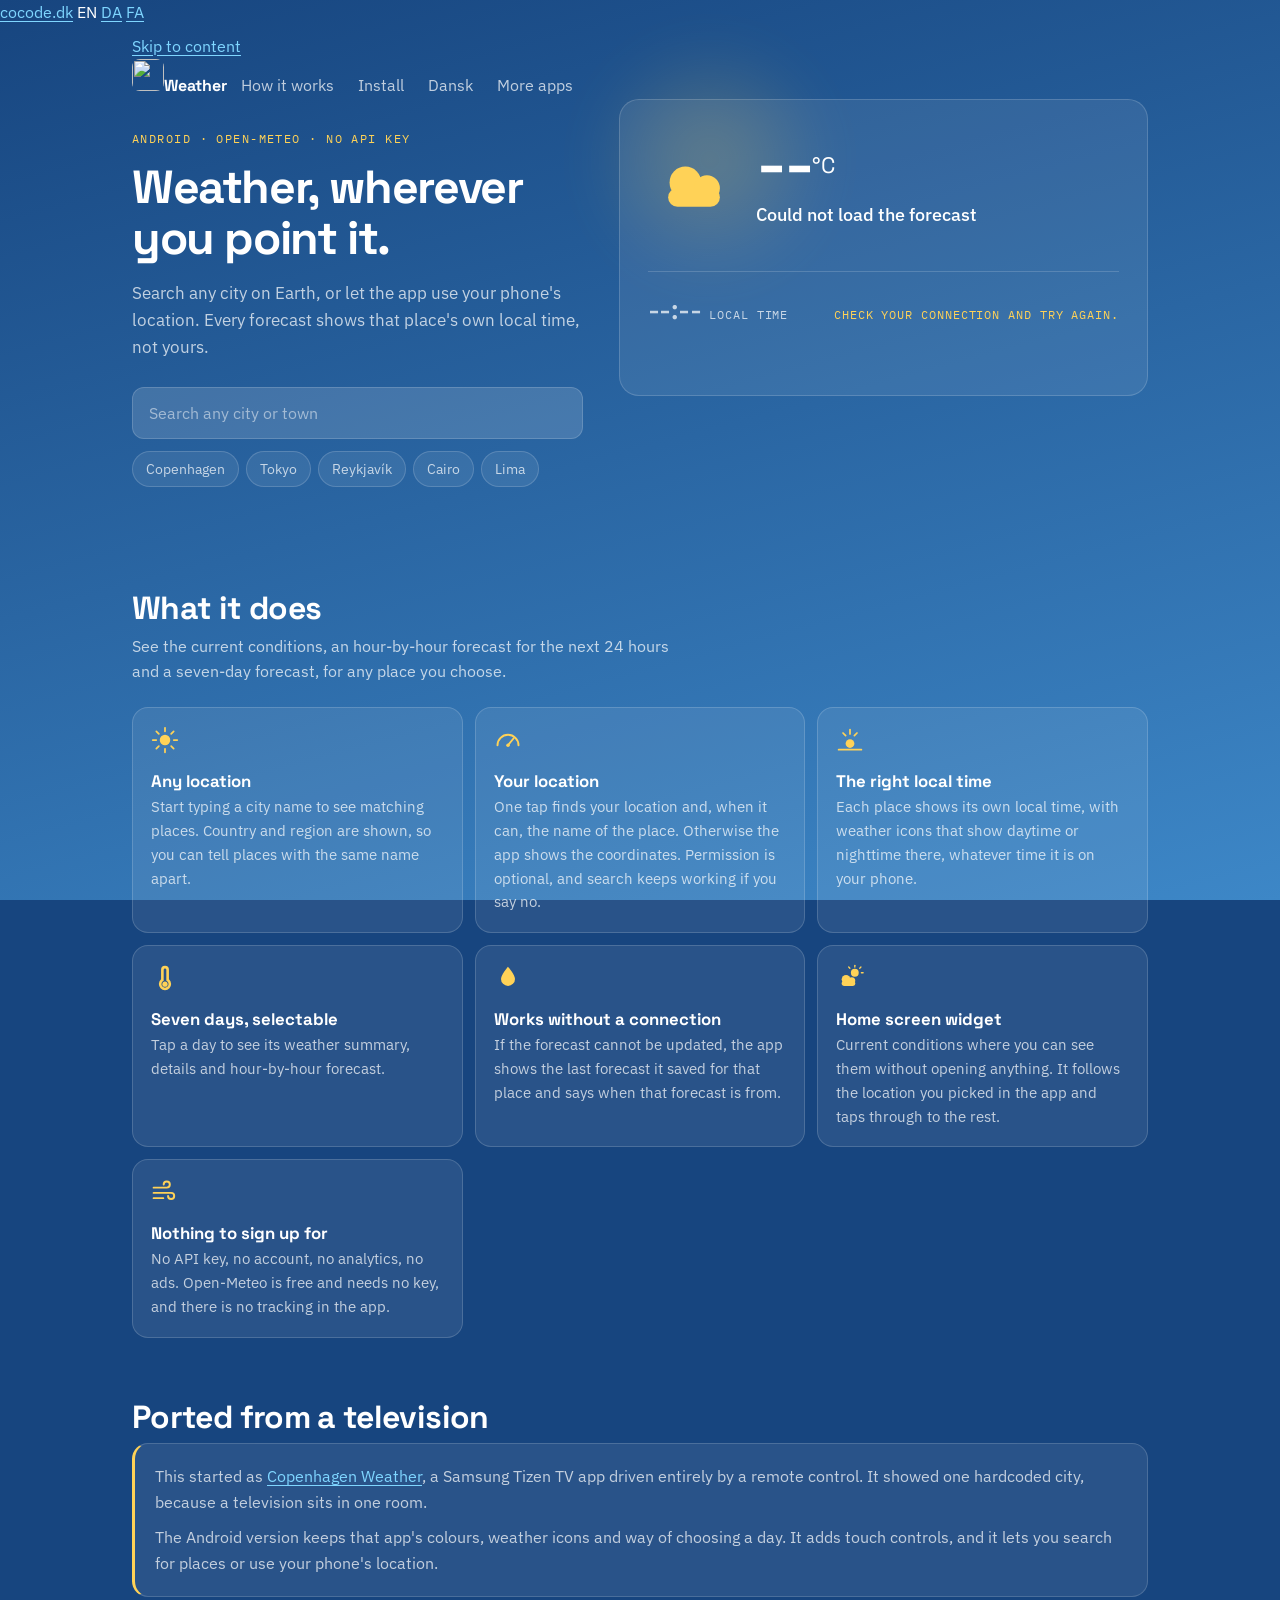
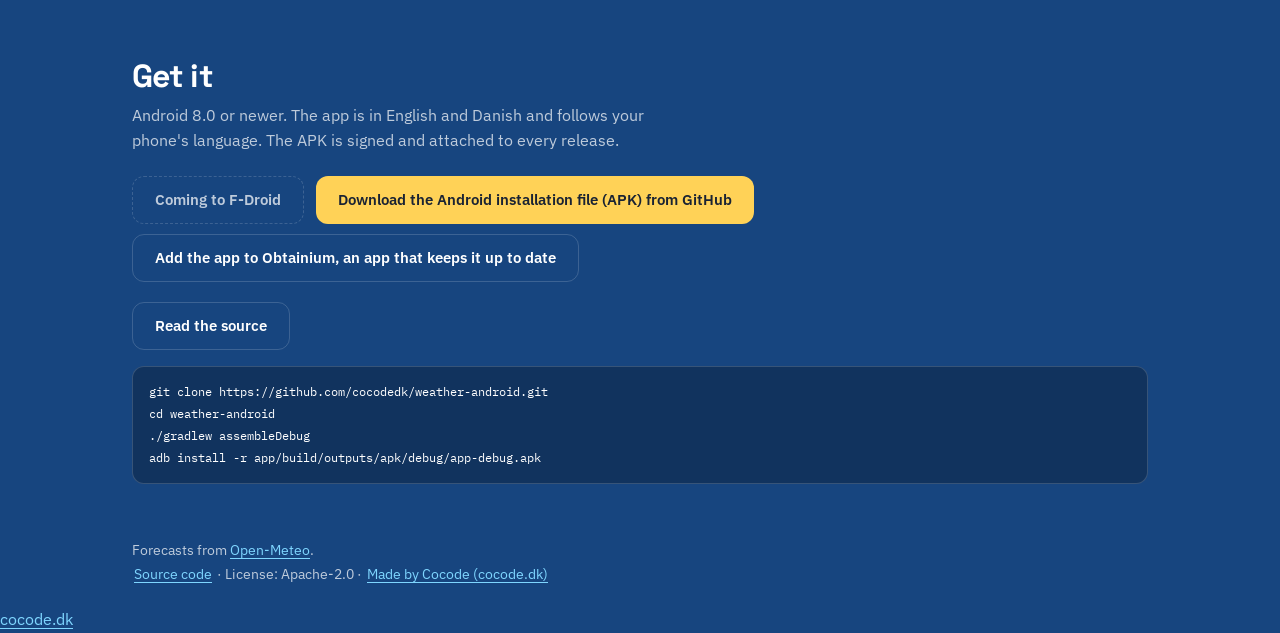
==== commit c3566041: "feat: the navigation links the English and Danish pages to each other Rendered with cocode-apps (app" ====
--- a/website/index.html
+++ b/website/index.html
@@ -92,6 +92,7 @@
   <a class="brand" href="/" data-nav="home" aria-current="page"><img src="/img/icon.png" alt="" width="32" height="32">Weather</a>
   <a href="/#how" data-nav="how">How it works</a>
   <a href="/#install" data-nav="install">Install</a>
+  <a href="/da/" hreflang="da" lang="da" data-nav="lang">Dansk</a>
   <a href="https://cocode.dk/" data-nav="more">More apps</a>
 </nav>
 <!-- cocode-apps:nav:end -->
@@ -224,8 +225,8 @@
   <!-- cocode-apps:install:start -->
 <ul class="install" role="list">
   <li><p class="fdroid-soon">Coming to F-Droid</p></li>
-  <li><a href="https://github.com/cocodedk/weather-android/releases/latest/download/Weather.apk">Download the APK from GitHub</a></li>
-  <li><a href="https://apps.obtainium.imranr.dev/redirect?r=obtainium://add/https://github.com/cocodedk/weather-android">Auto-update the GitHub APK with Obtainium</a></li>
+  <li><a href="https://github.com/cocodedk/weather-android/releases/latest/download/Weather.apk">Download the Android installation file (APK) from GitHub</a></li>
+  <li><a href="https://apps.obtainium.imranr.dev/redirect?r=obtainium://add/https://github.com/cocodedk/weather-android">Add the app to Obtainium, an app that keeps it up to date</a></li>
 </ul>
 <!-- cocode-apps:install:end -->
   <div class="cta">
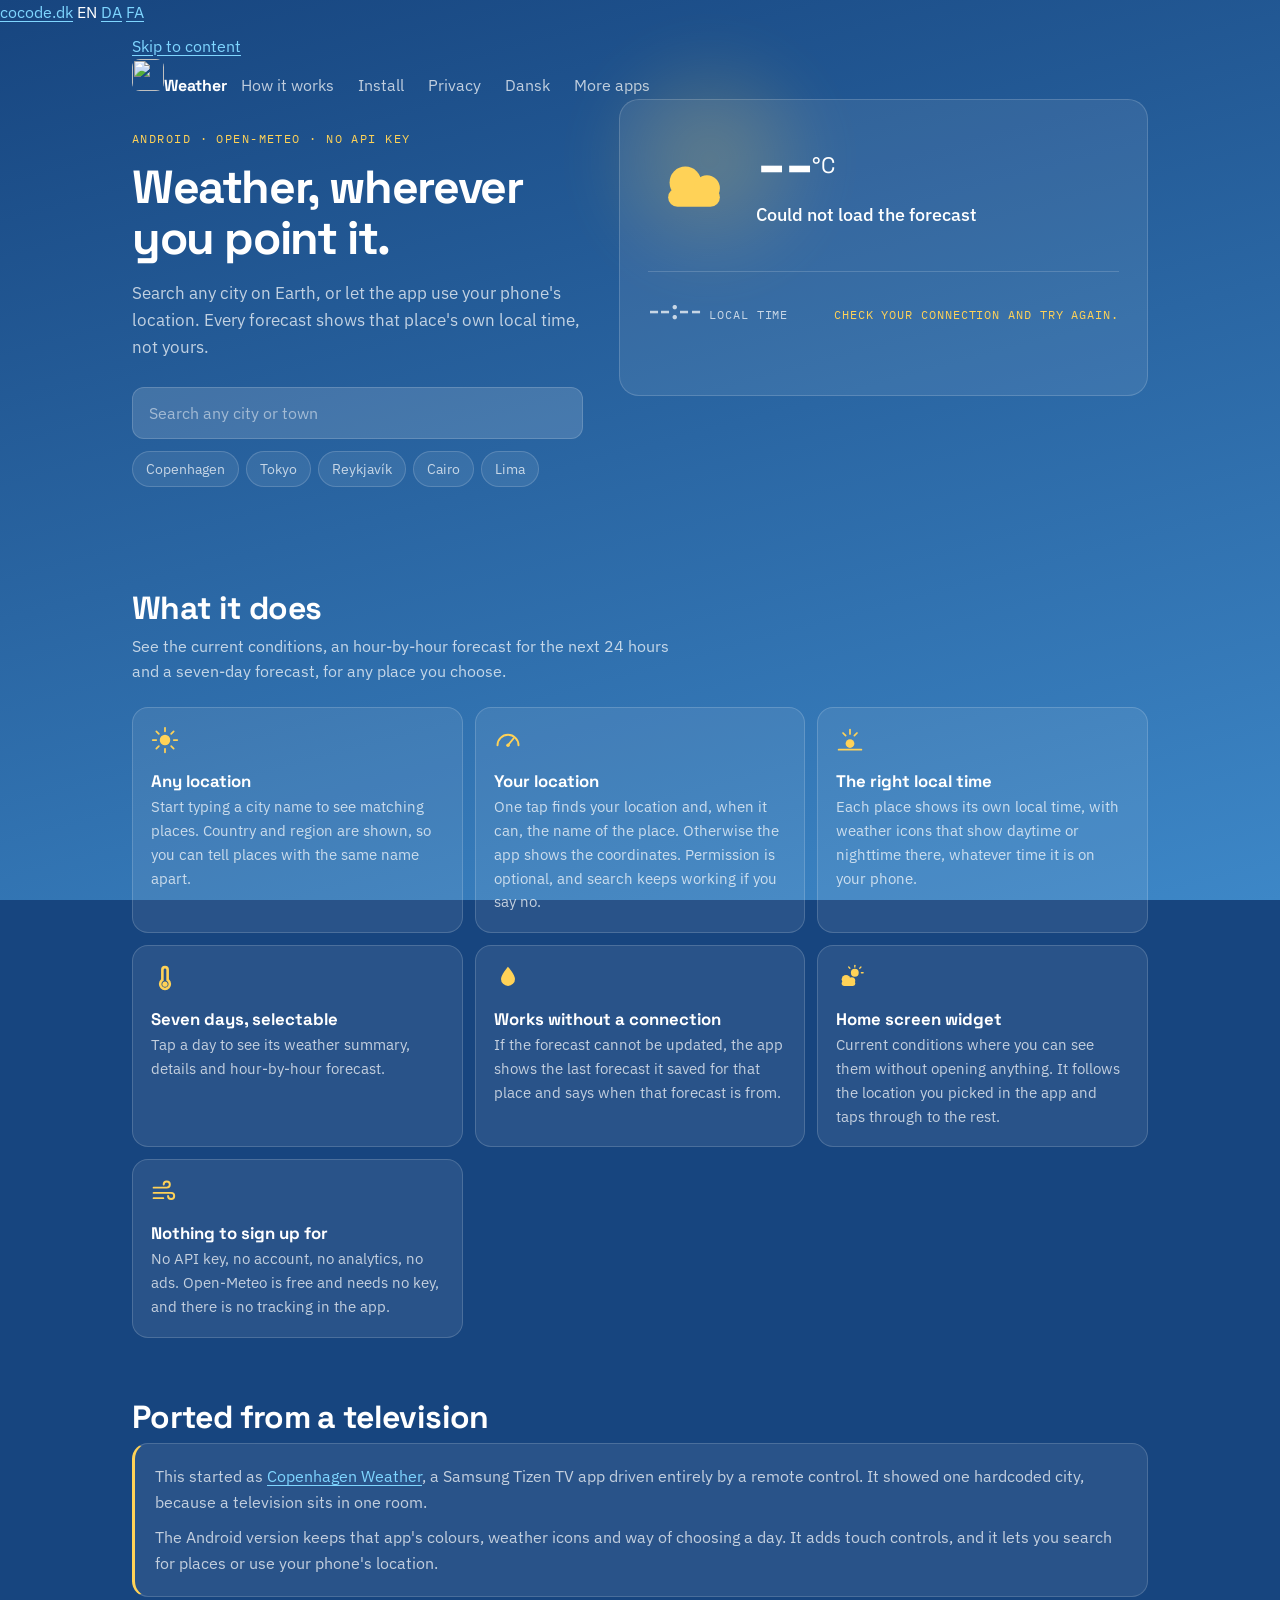
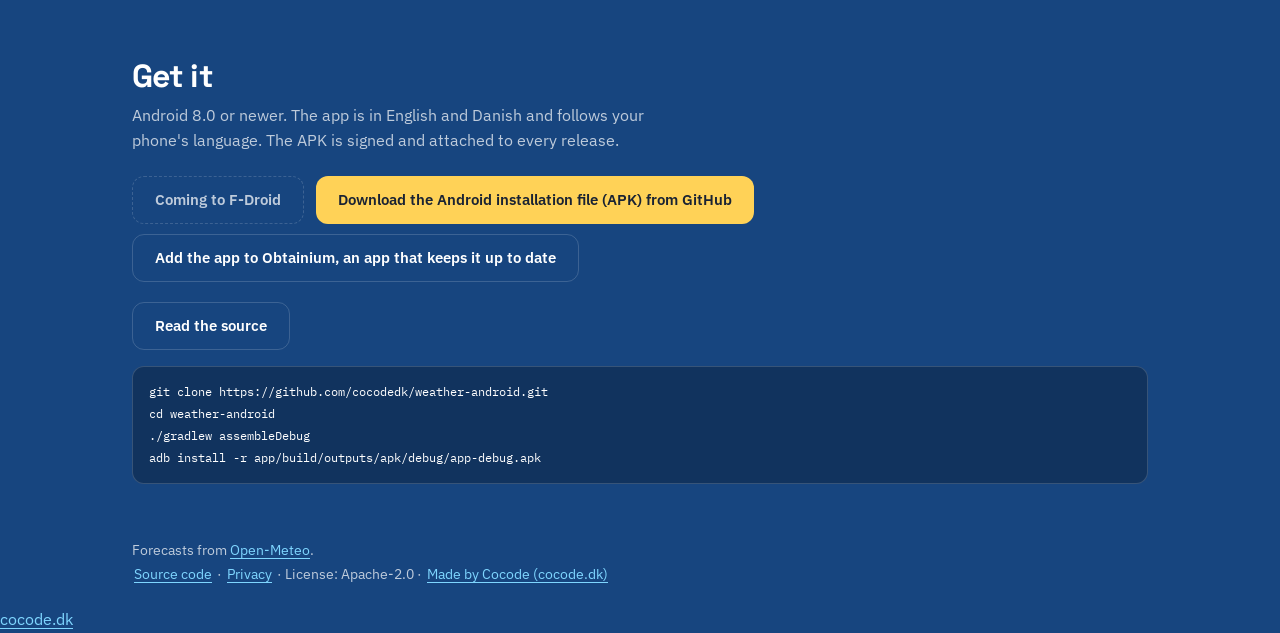
==== commit 6c319ac6: "feat: the navigation links the pages the site now has (privacy, English, Danish) Rendered with cocod" ====
--- a/website/index.html
+++ b/website/index.html
@@ -92,6 +92,7 @@
   <a class="brand" href="/" data-nav="home" aria-current="page"><img src="/img/icon.png" alt="" width="32" height="32">Weather</a>
   <a href="/#how" data-nav="how">How it works</a>
   <a href="/#install" data-nav="install">Install</a>
+  <a href="/privacy/" data-nav="privacy">Privacy</a>
   <a href="/da/" hreflang="da" lang="da" data-nav="lang">Dansk</a>
   <a href="https://cocode.dk/" data-nav="more">More apps</a>
 </nav>
@@ -245,6 +246,7 @@
   <!-- cocode-apps:footer:start -->
 <footer class="cocode-footer">
   <a href="https://github.com/cocodedk/weather-android">Source code</a> ·
+  <a href="/privacy/">Privacy</a> ·
   License: Apache-2.0 ·
   <a href="https://cocode.dk/">Made by Cocode (cocode.dk)</a>
 </footer>
